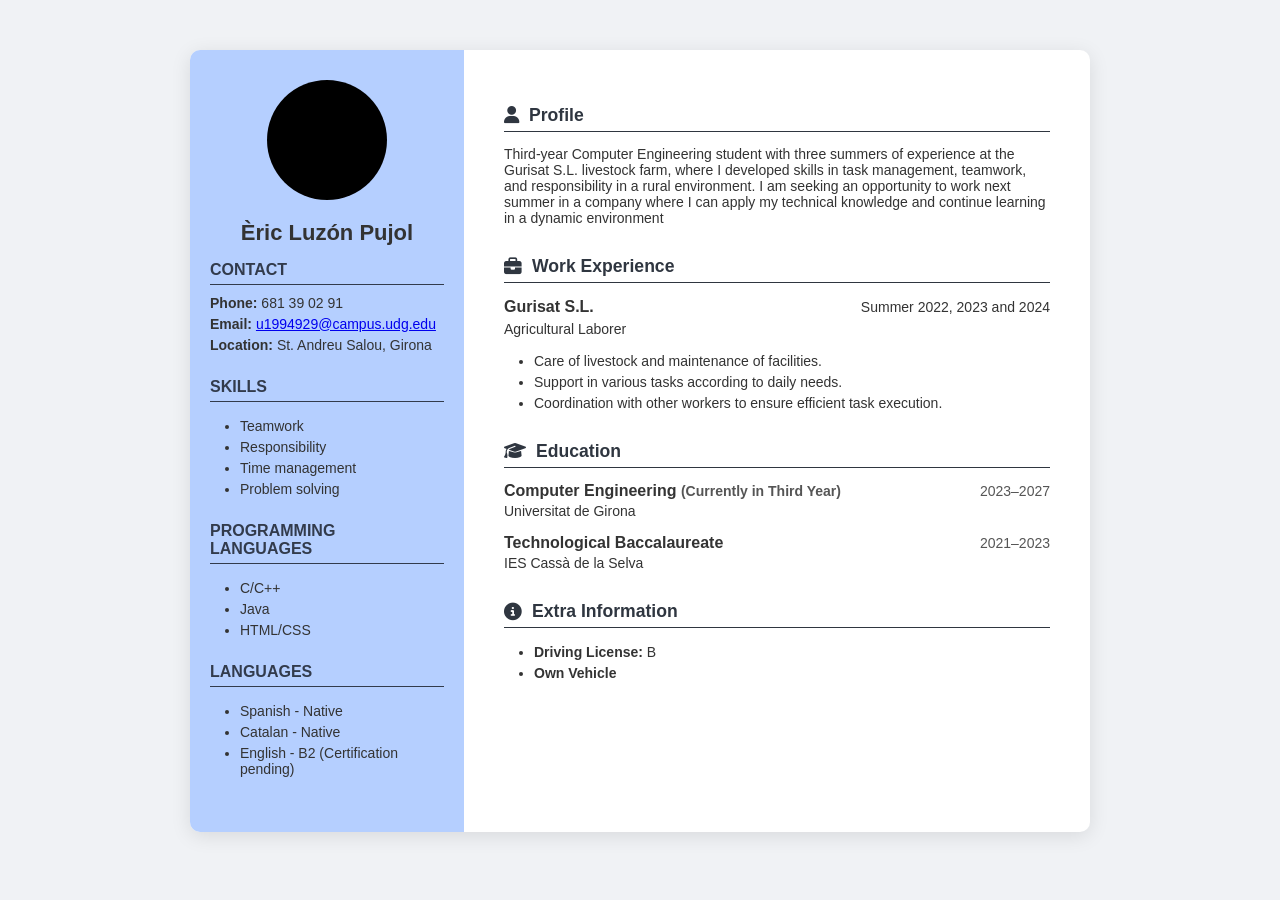
==== CV.html @ 6308bc5f "Add files via upload" ====
<!DOCTYPE html>
<html>

<head>
    <meta charset="UTF-8">
    <title>CVÈricLuzón</title>
    <link rel="stylesheet" href="CVStyle.css">
    <link rel="stylesheet" href="https://cdnjs.cloudflare.com/ajax/libs/font-awesome/6.5.0/css/all.min.css">
</head>

<body>
    <div class="MainPage">   
        <div class="Sidebar">  <!-- Sidebar to show auxiliar data-->
            <div class="Photo"> </div>
            <div class="Name">
                <h1>Èric Luzón Pujol</h1>
            </div>
            <div class="AuxData">
                <h2>CONTACT</h2>
                <p><b>Phone:</b> 681 39 02 91</p>
                <p><b>Email:</b> 
                    <a href="mailto:u1994929@campus.udg.edu">u1994929@campus.udg.edu</a>
                </p>
                <p><b>Location:</b> St. Andreu Salou, Girona</p>
            </div>
            <div class="AuxData">
                <h2>SKILLS</h2>
                <ul>
                    <li>Teamwork</li>
                    <li>Responsibility</li>
                    <li>Time management</li>
                    <li>Problem solving</li>
                </ul>
            </div>
            <div class="AuxData">
                <h2>PROGRAMMING <br>LANGUAGES</h2>
                <ul>
                    <li>C/C++</li>
                    <li>Java</li>
                    <li>HTML/CSS</li>
                </ul>
            </div>
            <div class="AuxData">
                <h2>LANGUAGES</h2>
                <ul>
                    <li>Spanish - Native</li>
                    <li>Catalan - Native</li>
                    <li>English - B2 (Certification pending)</li>
                </ul>
            </div>
        </div>

        <!-- CONTINGUT PRINCIPAL -->
        <main class="MainContent">
            <section class="bloc">
                <h2><i class="fa-solid fa-user"></i> Profile</h2>
                <p>Third-year Computer Engineering student with three summers of 
                    experience at the Gurisat S.L. livestock farm, where I developed 
                    skills in task management, teamwork, and responsibility in a rural 
                    environment. I am seeking an opportunity to work next summer in a 
                    company where I can apply my technical knowledge and continue learning 
                    in a dynamic environment
                </p>
            </section>
            <section class="bloc">
                <h2>
                    <i class="fa-solid fa-briefcase"></i> 
                    Work Experience
                </h2>
                <div class="JobHeader">
                    <h3>Gurisat S.L.</h3>
                    <span class="JobDate">Summer 2022, 2023 and 2024</span>
                </div>
                <p class="JobTitle">Agricultural Laborer</p>
                <ul>
                    <li>Care of livestock and maintenance of facilities.</li>
                    <li>Support in various tasks according to daily needs.</li>
                    <li>Coordination with other workers to ensure efficient task execution.</li>
                </ul>
            </section>
            <section class="bloc">
                <h2><i class="fa-solid fa-graduation-cap"></i> Education</h2>
                <div class="EduItem">
                    <div class="EduHeader">
                        <h3>Computer Engineering <span>(Currently in Third Year)</span></h3>
                        <span class="EduDate">2023–2027</span>
                    </div>
                    <p>Universitat de Girona</p>
                </div>

                <div class="EduItem">
                    <div class="EduHeader">
                        <h3>Technological Baccalaureate</h3>
                        <span class="EduDate">2021–2023</span>
                    </div>
                    <p>IES Cassà de la Selva</p>
                </div>
            </section>
            <section class="bloc">
                <h2><i class="fa-solid fa-circle-info"></i> Extra Information</h2>
                <ul class="ExtraList">
                    <li><b>Driving License:</b> B</li>
                    <li><b>Own Vehicle</b></li>
                </ul>
            </section>
        </main>
    </div>
</body>
</html>
---- CVStyle.css ----
body {
    font-family: "Arial", sans-serif;
    background-color: #f0f2f5;
    margin: 0;
    color: #333;
}

.MainPage {
    display: flex;
    max-width: 900px;
    margin: 50px auto;
    background: #fff;
    border-radius: 10px;
    overflow: hidden;
    box-shadow: 0 4px 20px rgba(0,0,0,0.1);
}

.Sidebar {
    background-color: #B5CFFF;
    width: 30%;
    padding: 30px 20px;
}

.Photo {
  width: 120px;
  height: 120px;
  background-color: #000;
  background-size: cover;
  background-position: center;
  margin: 0 auto 20px auto;
  border-radius: 50%;
}

.Name {
    text-align: center;
    margin-top: 10px;
}

.Name h1 {
    font-size: 22px;
    font-weight: bold;
    color: #333;
}


.AuxData {
    margin-bottom: 25px;
}

.AuxData p {
  font-size: 14px; /* text més petit per al contingut */
  margin: 5px 0;
}

.AuxData b{
  font-weight: 600; /* una mica menys gruixut que bold */
}

.AuxData h2 {
    font-size: 1em;
    margin-bottom: 10px;
    border-bottom: 1px solid #323B4C;
    padding-bottom: 5px;
    color: #323B4C;
}

.AuxData ul {
  list-style-type: disc;     /* Mostra punts (•) davant de cada element */
  margin-left: 20px;         /* Afegeix sagnia a la llista */
  padding-left: 10px;        /* Espai interior extra per al text */
}

.AuxData li {
  margin-bottom: 5px;        /* Espai entre els elements de la llista */
  font-size: 14px;           /* Pots ajustar la mida del text si vols */
}


/* ---------- ZONA PRINCIPAL ---------- */
.MainContent {
    width: 70%;
    padding: 40px;
}
 
.MainContent p {
    font-size: 14px; /* text més petit per al contingut */
    margin: 5px 0;
}

.bloc {
    margin-bottom: 30px;
}

.bloc h2 {
    font-size: 1.1em;
    color: #2f3640;
    border-bottom: 1px solid #2f3640;
    padding-bottom: 5px;
    display: flex;
    align-items: center;
    gap: 10px;
}

.bloc ul {
  list-style-type: disc;     /* Mostra punts (•) davant de cada element */
  margin-left: 20px;         /* Afegeix sagnia a la llista */
  padding-left: 10px;        /* Espai interior extra per al text */
}

.bloc li {
  margin-bottom: 5px;        /* Espai entre els elements de la llista */
  font-size: 14px;           /* Pots ajustar la mida del text si vols */
}

.JobHeader {
  display: flex;
  justify-content: space-between; /* Empresa a l’esquerra, dates a la dreta */
  align-items: baseline;
}

.JobHeader h3 {
  margin: 0;
  font-size: 16px;
  font-weight: bold;
}

.JobDate {
  font-size: 14px;
  font-weight: 500;
}


.EduItem {
    margin-bottom: 15px;
}

.EduHeader {
    display: flex;
    justify-content: space-between;
    align-items: baseline;
}

.EduHeader h3 {
    font-weight: bold;
    font-size: 16px;
    margin: 0;
}

.EduHeader span {
    font-size: 14px;
    color: #555;
}

.EduDate {
    font-weight: 500;
    color: #333;
}

.EduItem p {
    margin: 3px 0 0 0;
    font-size: 14px;
    color: #333;
}


/* ---------- RESPONSIVE ---------- */
@media (max-width: 768px) {
    .cv {
        flex-direction: column;
    }

    .sidebar, .main-content {
        width: 100%;
    }

    .main-content {
        padding: 20px;
    }
}
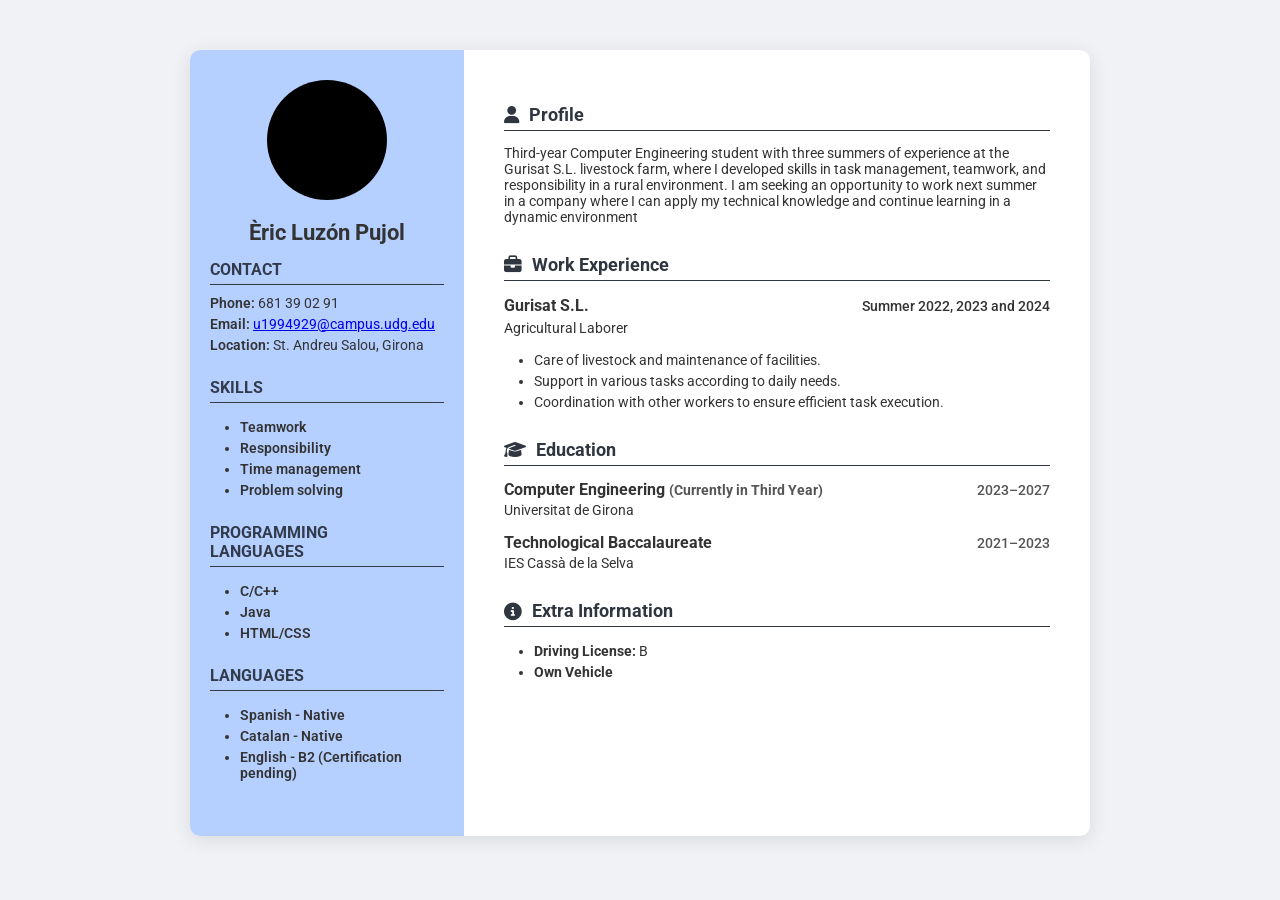
==== commit b9c085ad: "Add files via upload" ====
--- a/CV.html
+++ b/CV.html
@@ -26,26 +26,32 @@
             <div class="AuxData">
                 <h2>SKILLS</h2>
                 <ul>
+                    <b>
                     <li>Teamwork</li>
                     <li>Responsibility</li>
                     <li>Time management</li>
                     <li>Problem solving</li>
+                    </b>
                 </ul>
             </div>
             <div class="AuxData">
                 <h2>PROGRAMMING <br>LANGUAGES</h2>
                 <ul>
+                    <b>
                     <li>C/C++</li>
                     <li>Java</li>
                     <li>HTML/CSS</li>
+                    </b>
                 </ul>
             </div>
             <div class="AuxData">
                 <h2>LANGUAGES</h2>
                 <ul>
+                    <b>
                     <li>Spanish - Native</li>
                     <li>Catalan - Native</li>
                     <li>English - B2 (Certification pending)</li>
+                    </b>
                 </ul>
             </div>
         </div>
--- a/CVStyle.css
+++ b/CVStyle.css
@@ -1,5 +1,7 @@
+@import url('https://fonts.googleapis.com/css2?family=Roboto&display=swap');
+
 body {
-    font-family: "Arial", sans-serif;
+    font-family: "Roboto", sans-serif;
     background-color: #f0f2f5;
     margin: 0;
     color: #333;
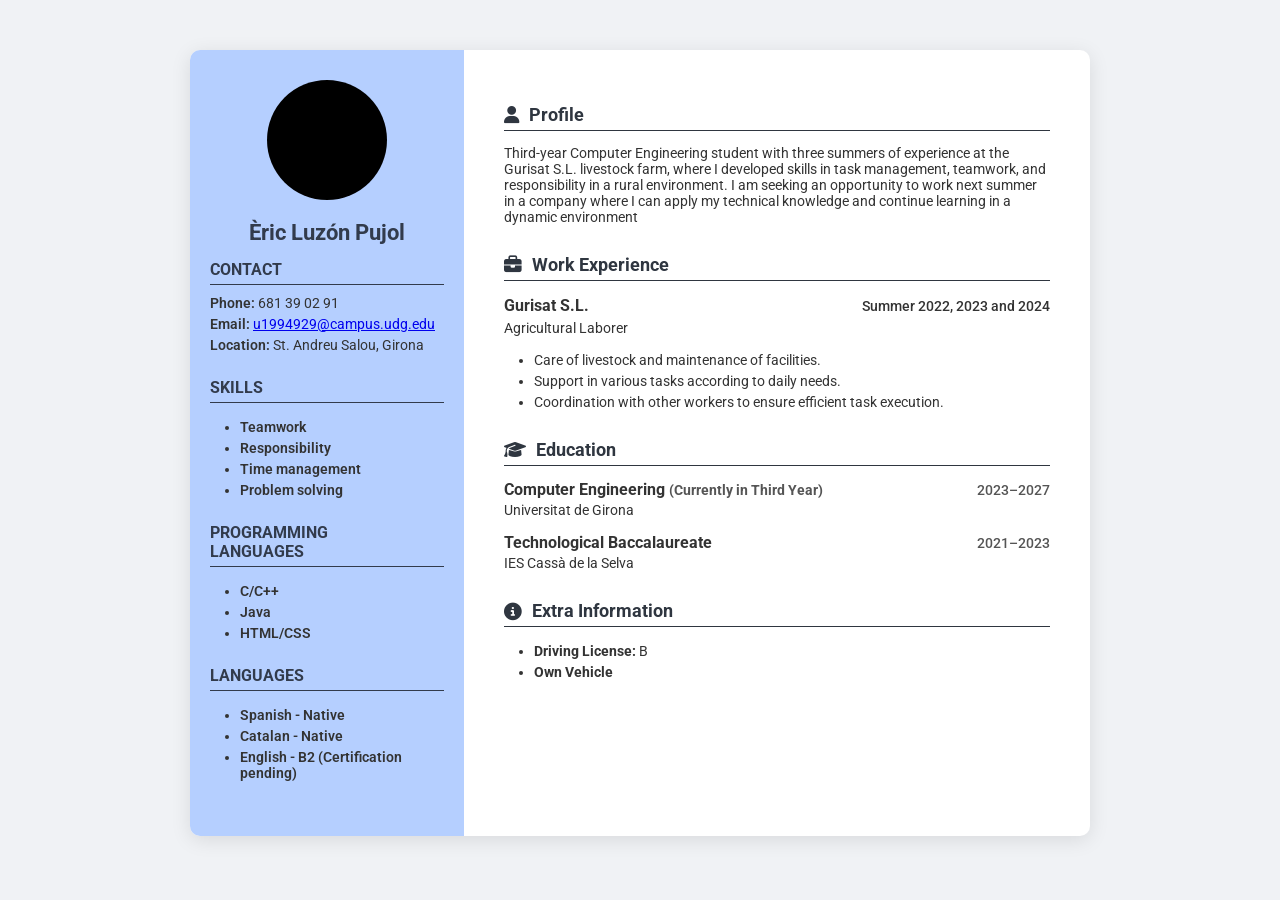
==== commit 1a115a8b: "Update CV.html" ====
--- a/CV.html
+++ b/CV.html
@@ -5,28 +5,28 @@
     <meta charset="UTF-8">
     <title>CVÈricLuzón</title>
     <link rel="stylesheet" href="CVStyle.css">
-    <link rel="stylesheet" href="https://cdnjs.cloudflare.com/ajax/libs/font-awesome/6.5.0/css/all.min.css">
+    <link rel="stylesheet" href="https://cdnjs.cloudflare.com/ajax/libs/font-awesome/6.5.0/css/all.min.css">  <!-- Import to use icons for the maincontent titles -->
 </head>
 
 <body>
-    <div class="MainPage">   
-        <div class="Sidebar">  <!-- Sidebar to show auxiliar data-->
-            <div class="Photo"> </div>
+    <div class="MainPage">   <!-- MainPage definition -->
+        <div class="Sidebar">      <!-- Sidebar to show auxiliar data-->
+            <div class="Photo"> <!-- If I put a real photo goes here --> </div>  
             <div class="Name">
                 <h1>Èric Luzón Pujol</h1>
             </div>
-            <div class="AuxData">
+            <div class="AuxData"> 
                 <h2>CONTACT</h2>
                 <p><b>Phone:</b> 681 39 02 91</p>
                 <p><b>Email:</b> 
-                    <a href="mailto:u1994929@campus.udg.edu">u1994929@campus.udg.edu</a>
+                    <a href="mailto:u1994929@campus.udg.edu">u1994929@campus.udg.edu</a>    <!-- Reference to the email -->
                 </p>
                 <p><b>Location:</b> St. Andreu Salou, Girona</p>
             </div>
             <div class="AuxData">
                 <h2>SKILLS</h2>
-                <ul>
-                    <b>
+                <ul>  <!-- Table to show the skills -->
+                    <b>  <!-- All content bold -->
                     <li>Teamwork</li>
                     <li>Responsibility</li>
                     <li>Time management</li>
@@ -35,7 +35,7 @@
                 </ul>
             </div>
             <div class="AuxData">
-                <h2>PROGRAMMING <br>LANGUAGES</h2>
+                <h2>PROGRAMMING <br>LANGUAGES</h2>  <!-- Programming Languages shows written in two lines -->
                 <ul>
                     <b>
                     <li>C/C++</li>
@@ -56,10 +56,9 @@
             </div>
         </div>
 
-        <!-- CONTINGUT PRINCIPAL -->
         <main class="MainContent">
             <section class="bloc">
-                <h2><i class="fa-solid fa-user"></i> Profile</h2>
+                <h2><i class="fa-solid fa-user"></i> Profile</h2>  <!-- <i class="fa-solid fa-user"> shows the user icon -->
                 <p>Third-year Computer Engineering student with three summers of 
                     experience at the Gurisat S.L. livestock farm, where I developed 
                     skills in task management, teamwork, and responsibility in a rural 
@@ -75,7 +74,7 @@
                 </h2>
                 <div class="JobHeader">
                     <h3>Gurisat S.L.</h3>
-                    <span class="JobDate">Summer 2022, 2023 and 2024</span>
+                    <span class="JobDate">Summer 2022, 2023 and 2024</span>  <!-- Aligne the dates on the rightside of the screen -->
                 </div>
                 <p class="JobTitle">Agricultural Laborer</p>
                 <ul>
@@ -88,8 +87,8 @@
                 <h2><i class="fa-solid fa-graduation-cap"></i> Education</h2>
                 <div class="EduItem">
                     <div class="EduHeader">
-                        <h3>Computer Engineering <span>(Currently in Third Year)</span></h3>
-                        <span class="EduDate">2023–2027</span>
+                        <h3>Computer Engineering <span>(Currently in Third Year)</span></h3>   <!-- <span>(Currently in Third Year)</span> so it does not show as a title -->
+                        <span class="EduDate">2023–2027</span>    <!-- Aligne the dates on the rightside of the screen -->
                     </div>
                     <p>Universitat de Girona</p>
                 </div>
@@ -97,7 +96,7 @@
                 <div class="EduItem">
                     <div class="EduHeader">
                         <h3>Technological Baccalaureate</h3>
-                        <span class="EduDate">2021–2023</span>
+                        <span class="EduDate">2021–2023</span>    <!-- Aligne the dates on the rightside of the screen -->
                     </div>
                     <p>IES Cassà de la Selva</p>
                 </div>
@@ -113,3 +112,4 @@
     </div>
 </body>
 </html>
+
--- a/CVStyle.css
+++ b/CVStyle.css
@@ -1,7 +1,7 @@
-@import url('https://fonts.googleapis.com/css2?family=Roboto&display=swap');
+@import url('https://fonts.googleapis.com/css2?family=Roboto&display=swap');       /* Import to be able to use the Roboto font thype */
 
 body {
-    font-family: "Roboto", sans-serif;
+    font-family: "Roboto", sans-serif;    
     background-color: #f0f2f5;
     margin: 0;
     color: #333;
@@ -18,7 +18,7 @@
 }
 
 .Sidebar {
-    background-color: #B5CFFF;
+    background-color: #B5CFFF;  
     width: 30%;
     padding: 30px 20px;
 }
@@ -26,11 +26,11 @@
 .Photo {
   width: 120px;
   height: 120px;
-  background-color: #000;
+  background-color: #000;    
   background-size: cover;
   background-position: center;
   margin: 0 auto 20px auto;
-  border-radius: 50%;
+  border-radius: 50%;        /* Makes the photo a circle */
 }
 
 .Name {
@@ -41,7 +41,7 @@
 .Name h1 {
     font-size: 22px;
     font-weight: bold;
-    color: #333;
+    color: #323B4C;
 }
 
 
@@ -50,12 +50,12 @@
 }
 
 .AuxData p {
-  font-size: 14px; /* text més petit per al contingut */
+  font-size: 14px;     /* Smaller text size for the subsections content */
   margin: 5px 0;
 }
 
 .AuxData b{
-  font-weight: 600; /* una mica menys gruixut que bold */
+  font-weight: 600;
 }
 
 .AuxData h2 {
@@ -67,25 +67,23 @@
 }
 
 .AuxData ul {
-  list-style-type: disc;     /* Mostra punts (•) davant de cada element */
-  margin-left: 20px;         /* Afegeix sagnia a la llista */
-  padding-left: 10px;        /* Espai interior extra per al text */
+  list-style-type: disc;     /* Shows dots at every table element */
+  margin-left: 20px;       /* Table margins size */
+  padding-left: 10px;      
 }
 
 .AuxData li {
-  margin-bottom: 5px;        /* Espai entre els elements de la llista */
-  font-size: 14px;           /* Pots ajustar la mida del text si vols */
+  margin-bottom: 5px;       
+  font-size: 14px;          
 }
 
-
-/* ---------- ZONA PRINCIPAL ---------- */
 .MainContent {
     width: 70%;
     padding: 40px;
 }
  
 .MainContent p {
-    font-size: 14px; /* text més petit per al contingut */
+    font-size: 14px; 
     margin: 5px 0;
 }
 
@@ -104,19 +102,19 @@
 }
 
 .bloc ul {
-  list-style-type: disc;     /* Mostra punts (•) davant de cada element */
-  margin-left: 20px;         /* Afegeix sagnia a la llista */
-  padding-left: 10px;        /* Espai interior extra per al text */
+  list-style-type: disc;     
+  margin-left: 20px;        
+  padding-left: 10px;        
 }
 
 .bloc li {
-  margin-bottom: 5px;        /* Espai entre els elements de la llista */
-  font-size: 14px;           /* Pots ajustar la mida del text si vols */
+  margin-bottom: 5px;      
+  font-size: 14px;          
 }
 
 .JobHeader {
   display: flex;
-  justify-content: space-between; /* Empresa a l’esquerra, dates a la dreta */
+  justify-content: space-between;     /* Aligns the company name in the left and the dates in the right */
   align-items: baseline;
 }
 
@@ -163,19 +161,3 @@
     font-size: 14px;
     color: #333;
 }
-
-
-/* ---------- RESPONSIVE ---------- */
-@media (max-width: 768px) {
-    .cv {
-        flex-direction: column;
-    }
-
-    .sidebar, .main-content {
-        width: 100%;
-    }
-
-    .main-content {
-        padding: 20px;
-    }
-}
